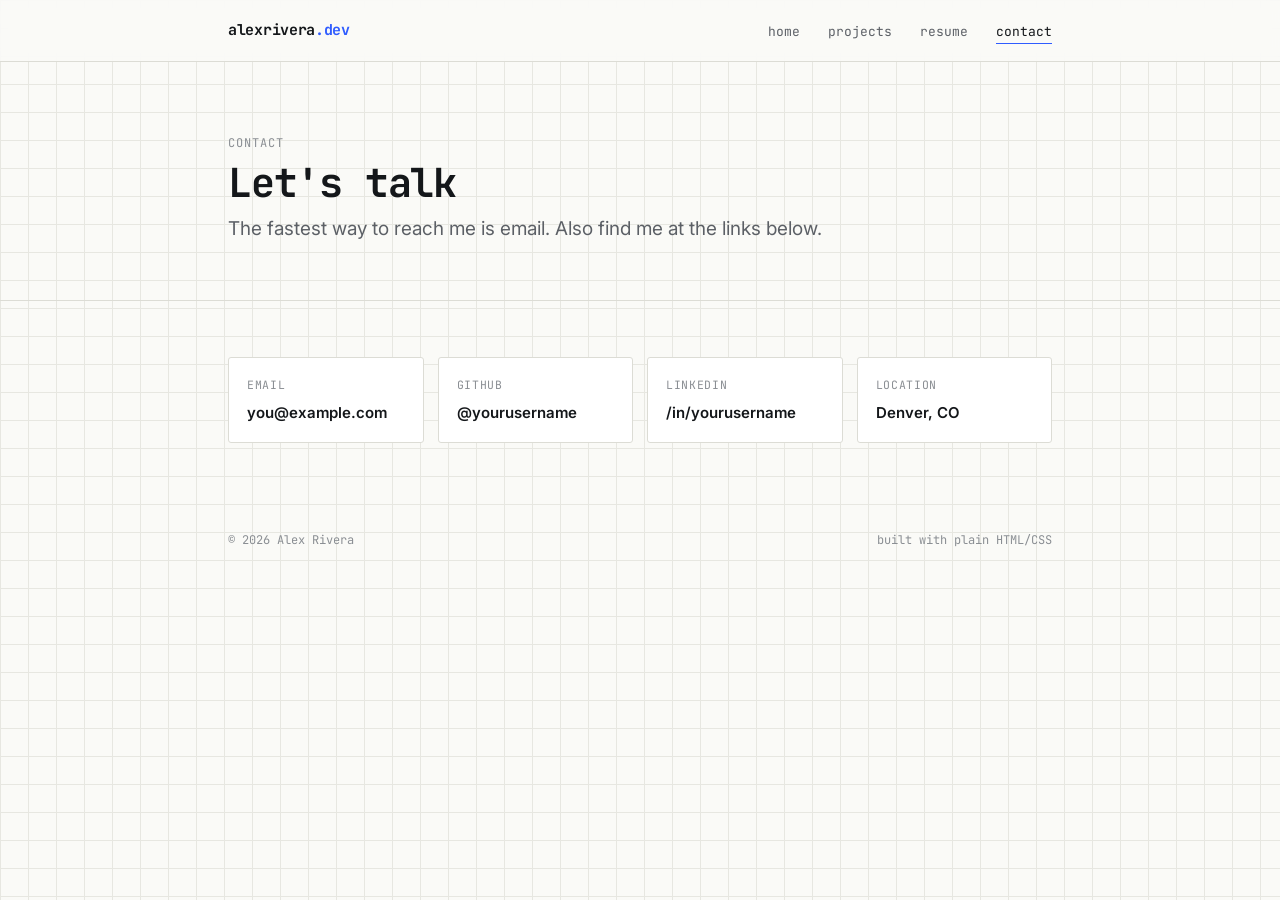
==== contact.html @ ea9b75f0 "Initial Site" ====
<!DOCTYPE html>
<html lang="en">
<head>
<meta charset="UTF-8">
<meta name="viewport" content="width=device-width, initial-scale=1.0">
<title>Contact — Alex Rivera</title>
<link rel="preconnect" href="https://fonts.googleapis.com">
<link rel="preconnect" href="https://fonts.gstatic.com" crossorigin>
<link href="https://fonts.googleapis.com/css2?family=Inter:wght@400;500;600;700&family=JetBrains+Mono:wght@400;500;700&display=swap" rel="stylesheet">
<link rel="stylesheet" href="styles.css">
</head>
<body>

<header class="site-header">
  <div class="wrap">
    <a class="brand" href="index.html">alexrivera<span class="dot">.dev</span></a>
    <nav>
      <ul class="nav-links">
        <li><a href="index.html">home</a></li>
        <li><a href="projects.html">projects</a></li>
        <li><a href="resume.html">resume</a></li>
        <li><a href="contact.html" aria-current="page">contact</a></li>
      </ul>
    </nav>
  </div>
</header>

<main>
  <section class="hero" style="padding-bottom: 30px;">
    <div class="wrap">
      <p class="eyebrow">Contact</p>
      <h1 class="hero-name" style="font-size: clamp(28px, 4vw, 40px);">Let's talk</h1>
      <p class="hero-role">The fastest way to reach me is email. Also find me at the links below.</p>
    </div>
  </section>

  <section class="block" style="border-bottom: none;">
    <div class="wrap">
      <div class="contact-grid">
        <a class="contact-card" href="mailto:you@example.com">
          <span class="label">Email</span>
          <span class="value">you@example.com</span>
        </a>
        <a class="contact-card" href="https://github.com/yourusername" target="_blank" rel="noopener">
          <span class="label">GitHub</span>
          <span class="value">@yourusername</span>
        </a>
        <a class="contact-card" href="https://linkedin.com/in/yourusername" target="_blank" rel="noopener">
          <span class="label">LinkedIn</span>
          <span class="value">/in/yourusername</span>
        </a>
        <a class="contact-card" href="https://yourdomain.com" target="_blank" rel="noopener">
          <span class="label">Location</span>
          <span class="value">Denver, CO</span>
        </a>
      </div>
    </div>
  </section>
</main>

<footer class="site-footer">
  <div class="wrap">
    <span class="footer-note">© 2026 Alex Rivera</span>
    <span class="footer-note">built with plain HTML/CSS</span>
  </div>
</footer>

</body>
</html>
---- styles.css ----
/* =========================================================
   Design tokens
   ========================================================= */
:root {
  --bg: #FAFAF7;
  --bg-grid: #E7E7E1;
  --panel: #FFFFFF;
  --ink: #14171A;
  --ink-soft: #5C6066;
  --ink-faint: #8A8E93;
  --accent: #2F5CFF;
  --accent-soft: #EAF0FF;
  --accent-ink: #16337A;
  --line: #DCDCD5;
  --line-strong: #C7C7BF;
  --status: #1D9A5C;

  --font-mono: 'JetBrains Mono', 'SFMono-Regular', Consolas, monospace;
  --font-sans: 'Inter', -apple-system, BlinkMacSystemFont, 'Segoe UI', sans-serif;

  --grid-size: 28px;
  --radius: 3px;
}

* { box-sizing: border-box; }

html { scroll-behavior: smooth; }

body {
  margin: 0;
  background-color: var(--bg);
  background-image:
    linear-gradient(var(--bg-grid) 1px, transparent 1px),
    linear-gradient(90deg, var(--bg-grid) 1px, transparent 1px);
  background-size: var(--grid-size) var(--grid-size);
  color: var(--ink);
  font-family: var(--font-sans);
  font-size: 16px;
  line-height: 1.55;
  -webkit-font-smoothing: antialiased;
}

@media (prefers-reduced-motion: reduce) {
  html { scroll-behavior: auto; }
  * { animation-duration: 0.001ms !important; transition-duration: 0.001ms !important; }
}

a { color: inherit; }

.wrap {
  max-width: 880px;
  margin: 0 auto;
  padding: 0 28px;
}

/* =========================================================
   Header / nav
   ========================================================= */
.site-header {
  position: sticky;
  top: 0;
  z-index: 20;
  background: rgba(250, 250, 247, 0.88);
  backdrop-filter: blur(6px);
  border-bottom: 1px solid var(--line);
}

.site-header .wrap {
  display: flex;
  align-items: center;
  justify-content: space-between;
  padding-top: 18px;
  padding-bottom: 18px;
}

.brand {
  font-family: var(--font-mono);
  font-weight: 700;
  font-size: 15px;
  letter-spacing: -0.02em;
  text-decoration: none;
  color: var(--ink);
}

.brand .dot { color: var(--accent); }

.nav-links {
  display: flex;
  gap: 28px;
  list-style: none;
  margin: 0;
  padding: 0;
}

.nav-links a {
  font-family: var(--font-mono);
  font-size: 13px;
  text-decoration: none;
  color: var(--ink-soft);
  padding-bottom: 3px;
  border-bottom: 1px solid transparent;
  transition: color 0.15s ease, border-color 0.15s ease;
}

.nav-links a:hover,
.nav-links a[aria-current="page"] {
  color: var(--ink);
  border-color: var(--accent);
}

/* =========================================================
   Hero
   ========================================================= */
.hero {
  padding: 72px 0 56px;
  border-bottom: 1px solid var(--line);
}

.status-badge {
  display: inline-flex;
  align-items: center;
  gap: 7px;
  font-family: var(--font-mono);
  font-size: 12px;
  letter-spacing: 0.02em;
  color: var(--status);
  background: #F0FAF4;
  border: 1px solid #CFEBDB;
  padding: 5px 10px;
  border-radius: 999px;
  margin-bottom: 22px;
}

.status-badge .pulse {
  width: 7px;
  height: 7px;
  border-radius: 50%;
  background: var(--status);
  box-shadow: 0 0 0 0 rgba(29, 154, 92, 0.5);
  animation: pulse 2.2s infinite;
}

@keyframes pulse {
  0%   { box-shadow: 0 0 0 0 rgba(29, 154, 92, 0.45); }
  70%  { box-shadow: 0 0 0 7px rgba(29, 154, 92, 0); }
  100% { box-shadow: 0 0 0 0 rgba(29, 154, 92, 0); }
}

h1.hero-name {
  font-family: var(--font-mono);
  font-size: clamp(32px, 5vw, 52px);
  font-weight: 700;
  letter-spacing: -0.03em;
  margin: 0 0 10px;
  line-height: 1.05;
}

.hero-role {
  font-size: 19px;
  color: var(--ink-soft);
  margin: 0 0 26px;
  max-width: 56ch;
}

.hero-role strong { color: var(--ink); font-weight: 600; }

.hero-links {
  display: flex;
  flex-wrap: wrap;
  gap: 12px;
}

.btn {
  display: inline-flex;
  align-items: center;
  gap: 8px;
  font-family: var(--font-mono);
  font-size: 13px;
  text-decoration: none;
  padding: 10px 16px;
  border-radius: var(--radius);
  border: 1px solid var(--line-strong);
  color: var(--ink);
  transition: border-color 0.15s ease, background 0.15s ease, transform 0.1s ease;
}

.btn:hover { border-color: var(--accent); background: var(--accent-soft); }
.btn:active { transform: translateY(1px); }

.btn-primary {
  background: var(--ink);
  border-color: var(--ink);
  color: #fff;
}

.btn-primary:hover { background: var(--accent); border-color: var(--accent); }

/* =========================================================
   Section scaffolding
   ========================================================= */
section.block {
  padding: 56px 0;
  border-bottom: 1px solid var(--line);
}

section.block:last-of-type { border-bottom: none; }

.eyebrow {
  font-family: var(--font-mono);
  font-size: 12px;
  color: var(--ink-faint);
  letter-spacing: 0.08em;
  text-transform: uppercase;
  margin: 0 0 10px;
}

h2.section-title {
  font-family: var(--font-mono);
  font-size: 26px;
  font-weight: 700;
  letter-spacing: -0.02em;
  margin: 0 0 30px;
}

/* =========================================================
   About
   ========================================================= */
.about-text {
  max-width: 62ch;
  color: var(--ink-soft);
  font-size: 16px;
}

.about-text p { margin: 0 0 14px; }
.about-text strong { color: var(--ink); }

/* =========================================================
   Changelog / project entries
   ========================================================= */
.changelog {
  display: flex;
  flex-direction: column;
  gap: 18px;
}

.entry {
  background: var(--panel);
  border: 1px solid var(--line);
  border-left: 3px solid var(--line-strong);
  border-radius: var(--radius);
  padding: 22px 24px;
  transition: border-left-color 0.15s ease, box-shadow 0.15s ease;
}

.entry:hover {
  border-left-color: var(--accent);
  box-shadow: 0 2px 14px rgba(20, 23, 26, 0.05);
}

.entry-head {
  display: flex;
  align-items: baseline;
  justify-content: space-between;
  gap: 12px;
  flex-wrap: wrap;
  margin-bottom: 8px;
}

.entry-tag {
  font-family: var(--font-mono);
  font-size: 12px;
  color: var(--accent-ink);
  background: var(--accent-soft);
  padding: 3px 8px;
  border-radius: 999px;
}

.entry-date {
  font-family: var(--font-mono);
  font-size: 12px;
  color: var(--ink-faint);
}

.entry-title {
  font-size: 18px;
  font-weight: 600;
  margin: 0 0 8px;
}

.entry-desc {
  color: var(--ink-soft);
  font-size: 15px;
  margin: 0 0 14px;
  max-width: 65ch;
}

.entry-stack {
  display: flex;
  flex-wrap: wrap;
  gap: 8px;
  margin-bottom: 14px;
}

.chip {
  font-family: var(--font-mono);
  font-size: 11.5px;
  color: var(--ink-soft);
  border: 1px solid var(--line-strong);
  padding: 3px 9px;
  border-radius: 999px;
}

.entry-links {
  display: flex;
  gap: 16px;
}

.entry-links a {
  font-family: var(--font-mono);
  font-size: 13px;
  text-decoration: none;
  color: var(--accent);
  border-bottom: 1px solid transparent;
}

.entry-links a:hover { border-color: var(--accent); }

/* =========================================================
   Skills grid (resume page)
   ========================================================= */
.skills-grid {
  display: grid;
  grid-template-columns: repeat(auto-fill, minmax(200px, 1fr));
  gap: 14px;
  margin-bottom: 40px;
}

.skill-cat {
  border: 1px solid var(--line);
  border-radius: var(--radius);
  padding: 16px 18px;
  background: var(--panel);
}

.skill-cat h3 {
  font-family: var(--font-mono);
  font-size: 12px;
  text-transform: uppercase;
  letter-spacing: 0.06em;
  color: var(--ink-faint);
  margin: 0 0 10px;
}

.skill-cat ul {
  list-style: none;
  margin: 0;
  padding: 0;
  font-size: 14px;
  color: var(--ink-soft);
  line-height: 1.9;
}

.timeline {
  display: flex;
  flex-direction: column;
  gap: 26px;
}

.tl-entry {
  display: grid;
  grid-template-columns: 140px 1fr;
  gap: 20px;
}

.tl-date {
  font-family: var(--font-mono);
  font-size: 12.5px;
  color: var(--ink-faint);
  padding-top: 3px;
}

.tl-role { font-weight: 600; font-size: 16px; margin: 0 0 4px; }
.tl-org { color: var(--ink-soft); font-size: 14px; margin: 0 0 8px; }
.tl-desc { color: var(--ink-soft); font-size: 14.5px; margin: 0; max-width: 58ch; }

@media (max-width: 560px) {
  .tl-entry { grid-template-columns: 1fr; gap: 4px; }
}

/* =========================================================
   Contact
   ========================================================= */
.contact-grid {
  display: grid;
  grid-template-columns: repeat(auto-fit, minmax(160px, 1fr));
  gap: 14px;
}

.contact-card {
  display: block;
  border: 1px solid var(--line);
  border-radius: var(--radius);
  padding: 18px;
  text-decoration: none;
  color: var(--ink);
  background: var(--panel);
  transition: border-color 0.15s ease, transform 0.1s ease;
}

.contact-card:hover { border-color: var(--accent); transform: translateY(-2px); }

.contact-card .label {
  font-family: var(--font-mono);
  font-size: 11.5px;
  color: var(--ink-faint);
  text-transform: uppercase;
  letter-spacing: 0.06em;
  margin-bottom: 6px;
  display: block;
}

.contact-card .value { font-size: 15px; font-weight: 600; }

/* =========================================================
   Footer
   ========================================================= */
footer.site-footer {
  padding: 32px 0 60px;
}

footer.site-footer .wrap {
  display: flex;
  justify-content: space-between;
  align-items: center;
  flex-wrap: wrap;
  gap: 10px;
}

.footer-note {
  font-family: var(--font-mono);
  font-size: 12px;
  color: var(--ink-faint);
}

/* focus states for accessibility */
a:focus-visible, button:focus-visible {
  outline: 2px solid var(--accent);
  outline-offset: 2px;
}
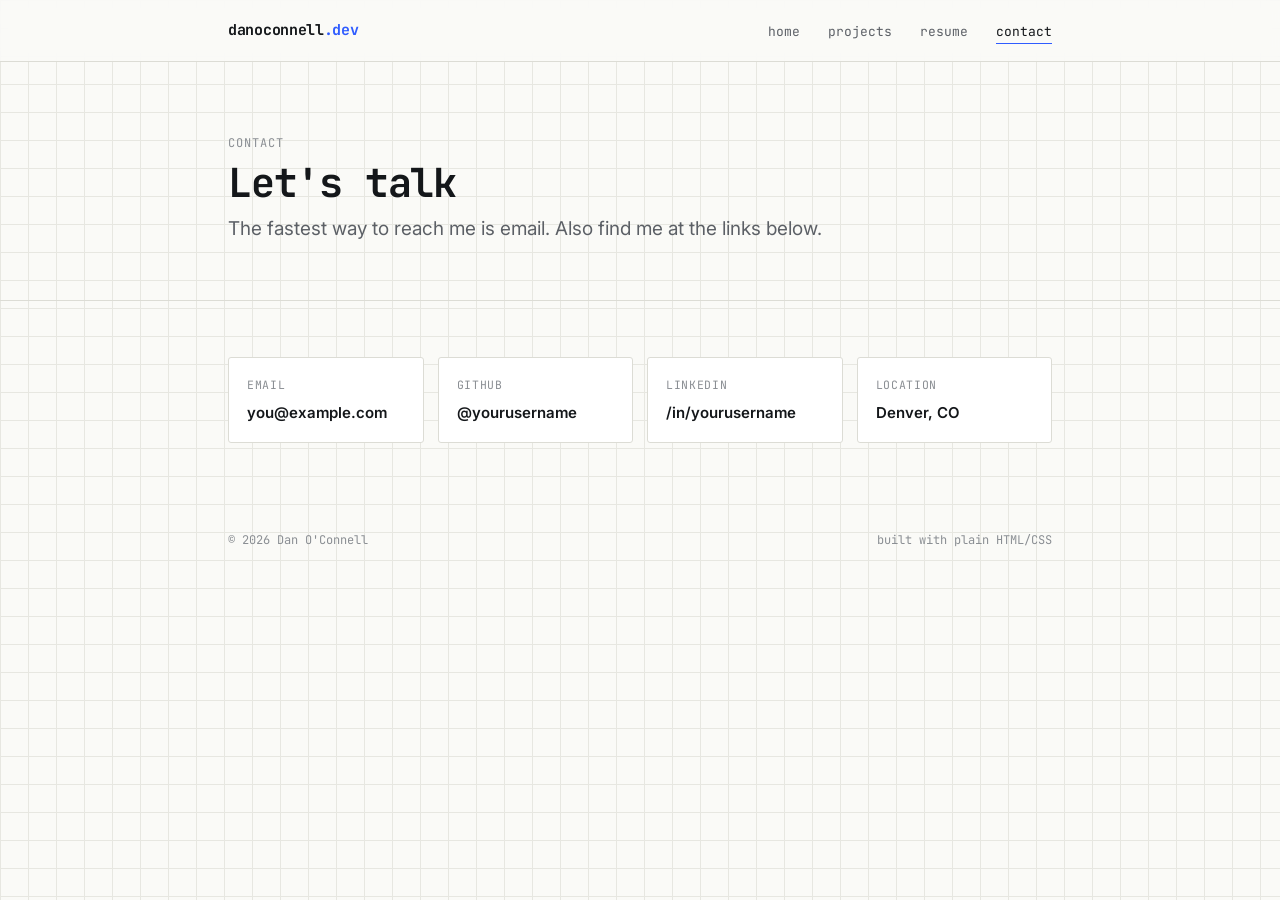
==== commit c4d6d189: "Swap Names Swapping Placeholder Names" ====
--- a/contact.html
+++ b/contact.html
@@ -3,7 +3,7 @@
 <head>
 <meta charset="UTF-8">
 <meta name="viewport" content="width=device-width, initial-scale=1.0">
-<title>Contact — Alex Rivera</title>
+<title>Contact — Dan O'Connell</title>
 <link rel="preconnect" href="https://fonts.googleapis.com">
 <link rel="preconnect" href="https://fonts.gstatic.com" crossorigin>
 <link href="https://fonts.googleapis.com/css2?family=Inter:wght@400;500;600;700&family=JetBrains+Mono:wght@400;500;700&display=swap" rel="stylesheet">
@@ -13,7 +13,7 @@
 
 <header class="site-header">
   <div class="wrap">
-    <a class="brand" href="index.html">alexrivera<span class="dot">.dev</span></a>
+    <a class="brand" href="index.html">danoconnell<span class="dot">.dev</span></a>
     <nav>
       <ul class="nav-links">
         <li><a href="index.html">home</a></li>
@@ -60,7 +60,7 @@
 
 <footer class="site-footer">
   <div class="wrap">
-    <span class="footer-note">© 2026 Alex Rivera</span>
+    <span class="footer-note">© 2026 Dan O'Connell</span>
     <span class="footer-note">built with plain HTML/CSS</span>
   </div>
 </footer>
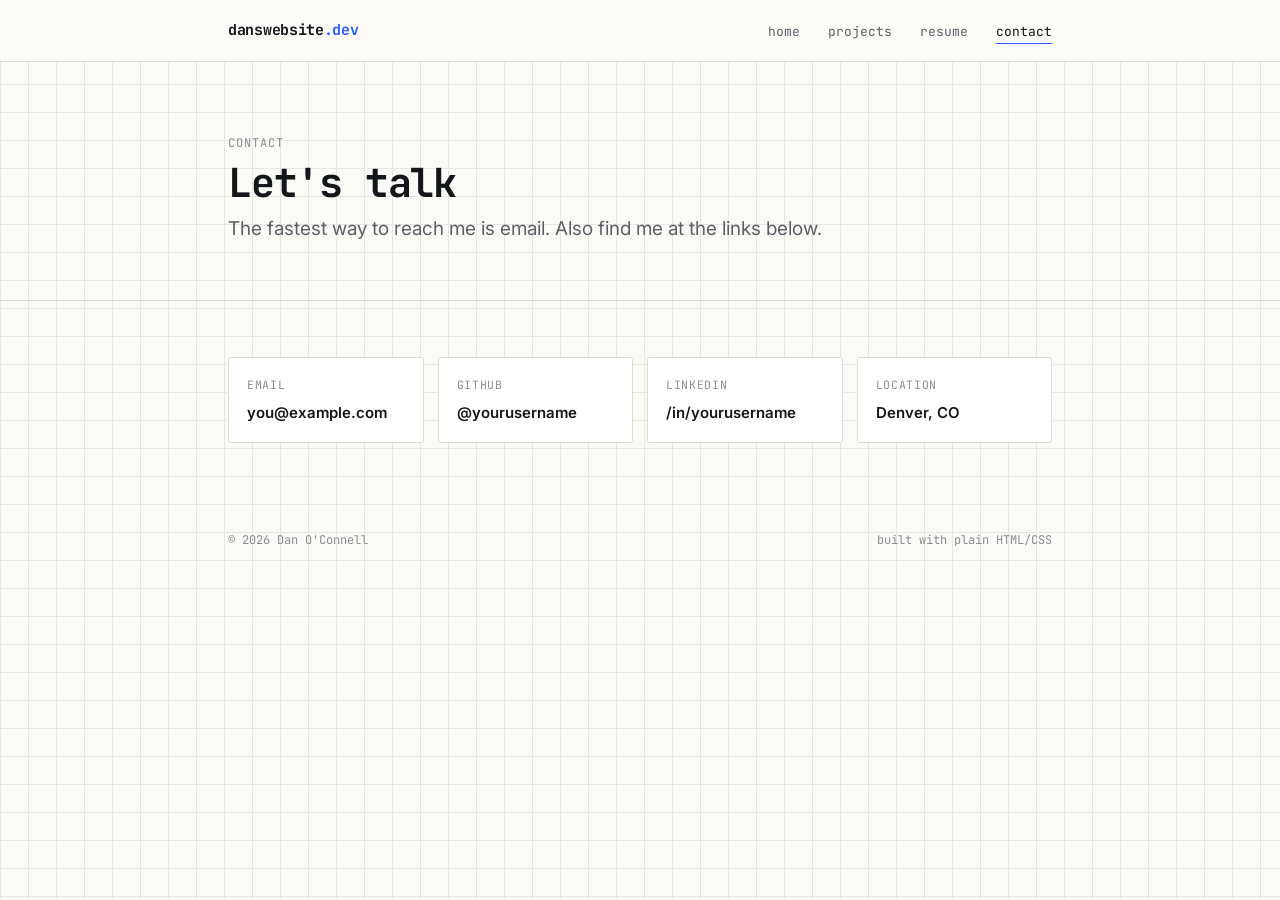
==== commit 4cdf30c5: "Addtl changes Changing as I go" ====
--- a/contact.html
+++ b/contact.html
@@ -13,7 +13,7 @@
 
 <header class="site-header">
   <div class="wrap">
-    <a class="brand" href="index.html">danoconnell<span class="dot">.dev</span></a>
+    <a class="brand" href="index.html">danswebsite<span class="dot">.dev</span></a>
     <nav>
       <ul class="nav-links">
         <li><a href="index.html">home</a></li>
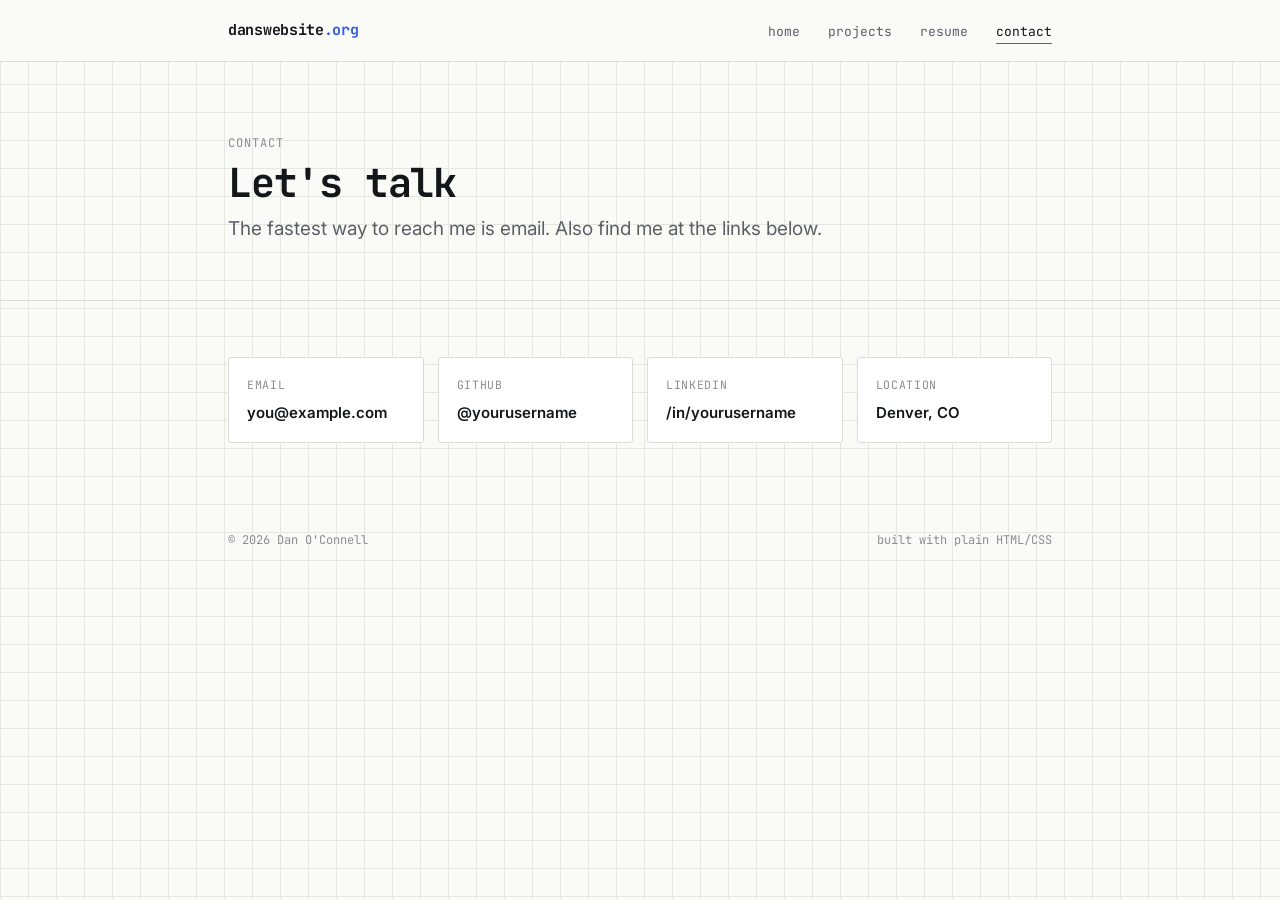
==== commit 11fa3378: ".dev to .org" ====
--- a/contact.html
+++ b/contact.html
@@ -13,7 +13,7 @@
 
 <header class="site-header">
   <div class="wrap">
-    <a class="brand" href="index.html">danswebsite<span class="dot">.dev</span></a>
+    <a class="brand" href="index.html">danswebsite<span class="dot">.org</span></a>
     <nav>
       <ul class="nav-links">
         <li><a href="index.html">home</a></li>
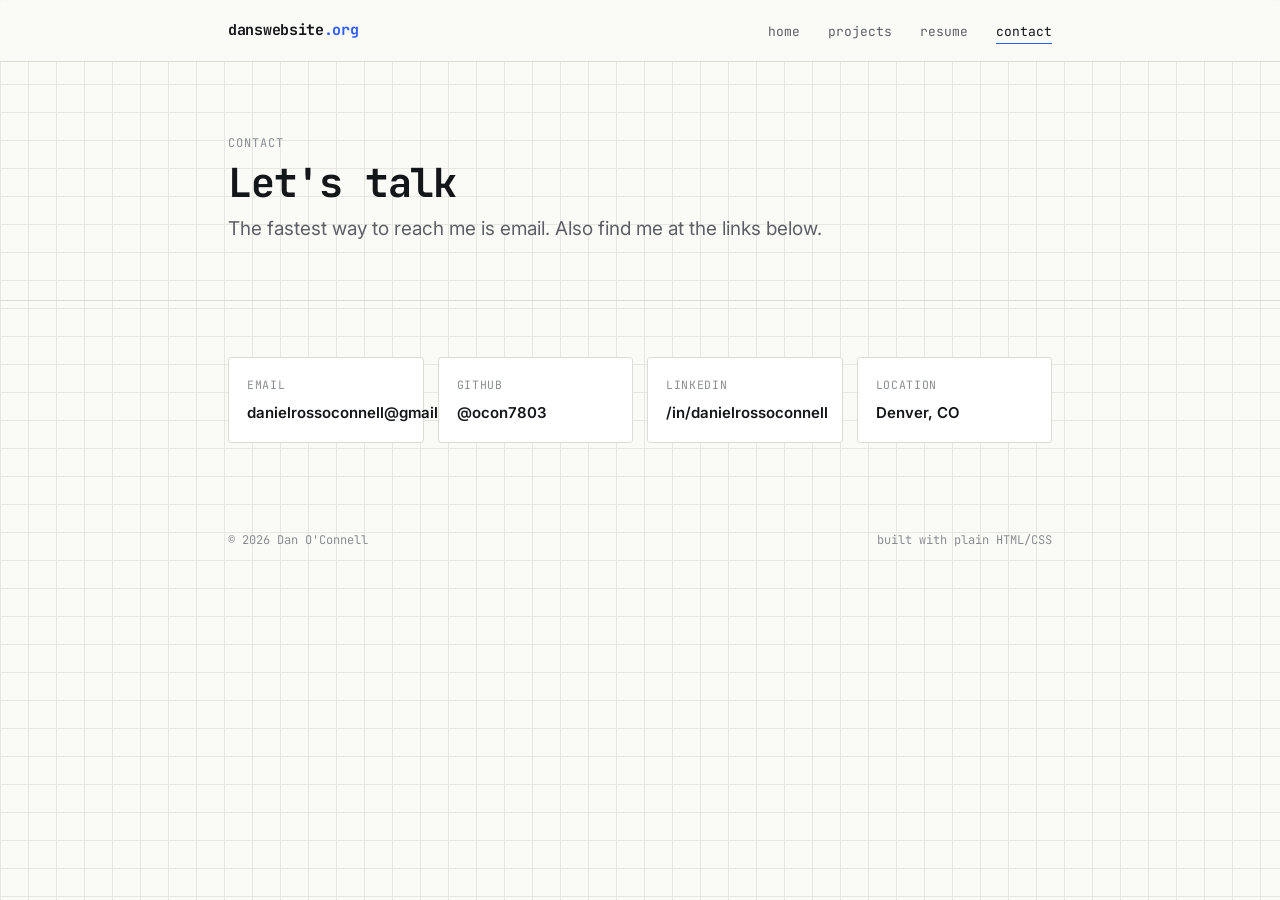
==== commit 95e3c69e: "Update Desc" ====
--- a/contact.html
+++ b/contact.html
@@ -39,17 +39,17 @@
       <div class="contact-grid">
         <a class="contact-card" href="mailto:you@example.com">
           <span class="label">Email</span>
-          <span class="value">you@example.com</span>
+          <span class="value">danielrossoconnell@gmail.com</span>
         </a>
-        <a class="contact-card" href="https://github.com/yourusername" target="_blank" rel="noopener">
+        <a class="contact-card" href="https://github.com/ocon7803" target="_blank" rel="noopener">
           <span class="label">GitHub</span>
-          <span class="value">@yourusername</span>
+          <span class="value">@ocon7803</span>
         </a>
-        <a class="contact-card" href="https://linkedin.com/in/yourusername" target="_blank" rel="noopener">
+        <a class="contact-card" href="https://linkedin.com/in/danielrossoconnell" target="_blank" rel="noopener">
           <span class="label">LinkedIn</span>
-          <span class="value">/in/yourusername</span>
+          <span class="value">/in/danielrossoconnell</span>
         </a>
-        <a class="contact-card" href="https://yourdomain.com" target="_blank" rel="noopener">
+        <a class="contact-card" href="https://danswebsite.org" target="_blank" rel="noopener">
           <span class="label">Location</span>
           <span class="value">Denver, CO</span>
         </a>
